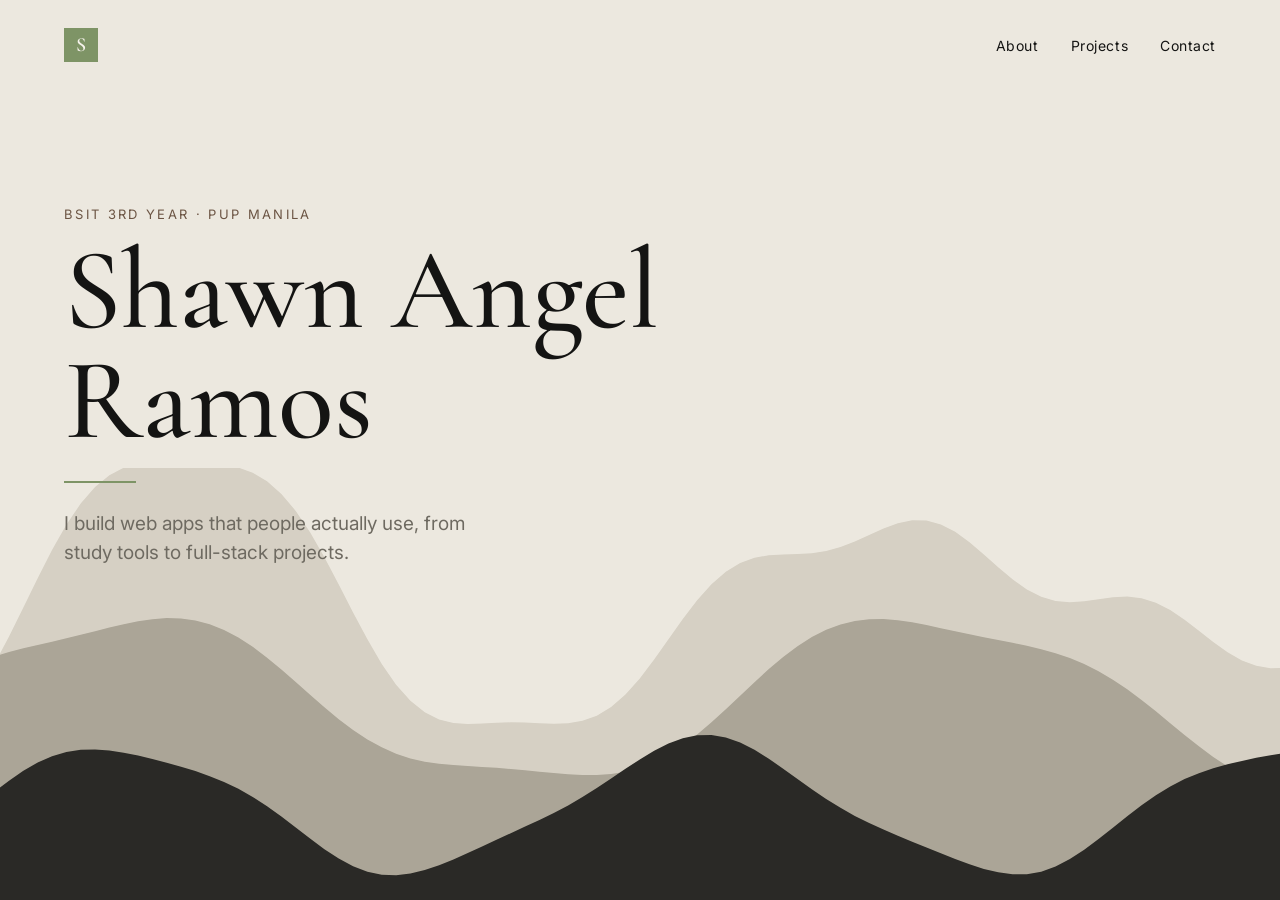
==== index.html @ 67fca870 "Add main page with ink-wash mountain ridges Paper and ink palette with matcha and coffee accents, a " ====
<!doctype html>
<html lang="en">
<head>
  <meta charset="utf-8">
  <meta name="viewport" content="width=device-width, initial-scale=1">
  <title>Shawn Angel Ramos</title>
  <link rel="preconnect" href="https://fonts.googleapis.com">
  <link rel="preconnect" href="https://fonts.gstatic.com" crossorigin>
  <link href="https://fonts.googleapis.com/css2?family=Cormorant+Garamond:wght@500;600&family=Inter:wght@400;500&display=swap" rel="stylesheet">
  <link rel="stylesheet" href="style.css">
</head>
<body>
  <main id="home">
    <nav class="nav">
      <span class="mark" aria-label="Shawn Angel Ramos">S</span>
      <ul>
        <li><a href="#about">About</a></li>
        <li><a href="#projects">Projects</a></li>
        <li><a href="#contact">Contact</a></li>
      </ul>
    </nav>

    <section class="hero">
      <p class="eyebrow reveal">BSIT 3rd year · PUP Manila</p>
      <h1 class="reveal">Shawn Angel<br>Ramos</h1>
      <div class="rule reveal"></div>
      <p class="lead reveal">I build web apps that people actually use, from study tools to full-stack projects.</p>    </section>

    <div class="ridges" aria-hidden="true"></div>
  </main>

  <script src="script.js"></script>
</body>
</html>
---- style.css ----
/* Ink and paper, with matcha and coffee kept to small accents */
:root {
  --ink: #141413;
  --ink-2: #2a2926;
  --paper: #ece8df;
  --paper-2: #f6f3ec;
  --mute: #6e6a61;
  --matcha: #7e9466;
  --coffee: #6b5443;
  --line: #cfc9bc;
}

* { box-sizing: border-box; margin: 0; }
html, body { height: 100%; }
body {
  background: var(--paper);
  color: var(--ink);
  font-family: Inter, system-ui, sans-serif;
  overflow-x: hidden;
}

/* Main page */
#home {
  position: relative;
  min-height: 100vh;
  display: grid;
  grid-template-rows: auto 1fr;
  overflow: hidden;
}

.nav {
  position: relative;
  z-index: 2;
  display: flex;
  justify-content: space-between;
  align-items: center;
  padding: 28px clamp(20px, 5vw, 64px);
  font-size: 14px;
  letter-spacing: .04em;
}
.mark {
  width: 34px;
  height: 34px;
  display: grid;
  place-items: center;
  background: var(--matcha);
  color: var(--paper-2);
  font-family: "Cormorant Garamond", serif;
  font-weight: 600;
  font-size: 20px;
}
.nav ul { display: flex; gap: clamp(16px, 3vw, 32px); list-style: none; padding: 0; }
.nav a { color: var(--ink); text-decoration: none; }
.nav a:hover, .nav a:focus-visible { color: var(--coffee); }

.hero {
  position: relative;
  z-index: 2;
  align-self: center;
  padding: 0 clamp(20px, 5vw, 64px) 24vh;
}
.eyebrow {
  font-size: 13px;
  letter-spacing: .18em;
  text-transform: uppercase;
  color: var(--coffee);
}
h1 {
  font-family: "Cormorant Garamond", serif;
  font-weight: 500;
  font-size: clamp(52px, 9vw, 128px);
  line-height: .95;
  margin: 14px 0 0;
}
.rule { width: 72px; height: 2px; background: var(--matcha); margin: 26px 0; }
.lead {
  max-width: 36ch;
  color: var(--mute);
  font-size: clamp(16px, 1.6vw, 19px);
  line-height: 1.55;
}

/* Ink-wash ridges, far to near */
.ridges {
  position: absolute;
  inset: auto 0 0 0;
  height: 48vh;
  z-index: 1;
  pointer-events: none;
}
.ridges svg {
  position: absolute;
  bottom: 0;
  left: -6%;
  width: 112%;
  height: 100%;
  animation: drift 26s ease-in-out infinite alternate;
}
.ridges svg:nth-child(2) { animation-duration: 19s; }
.ridges svg:nth-child(3) { animation-duration: 14s; }
@keyframes drift { to { transform: translateX(3%); } }

@media (prefers-reduced-motion: reduce) {
  .ridges svg { animation: none; }
}
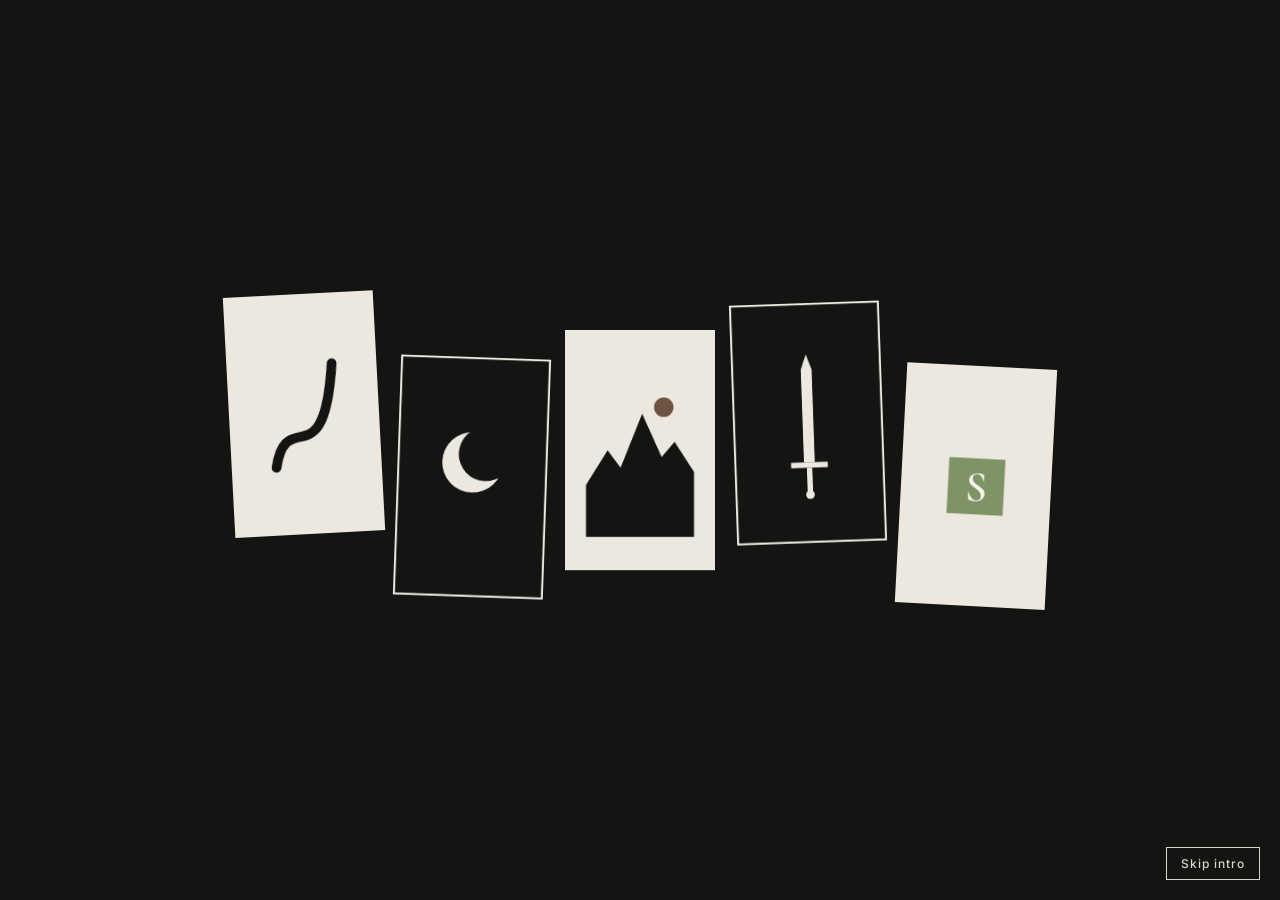
==== commit aea6847c: "Add five-panel pop-in intro Five ink and paper panels pop in on a beat with a flash and a small scre" ====
--- a/index.html
+++ b/index.html
@@ -9,7 +9,30 @@
   <link href="https://fonts.googleapis.com/css2?family=Cormorant+Garamond:wght@500;600&family=Inter:wght@400;500&display=swap" rel="stylesheet">
   <link rel="stylesheet" href="style.css">
 </head>
-<body>
+<body class="intro-on">
+  <!-- Intro: five panels pop in on the beat, then the center one swallows the screen -->
+  <div id="intro" aria-hidden="true">
+    <div class="stage">
+      <div class="panel paper">
+        <svg viewBox="0 0 100 160"><path d="M22 128 C 34 70, 66 142, 78 34" fill="none" stroke="currentColor" stroke-width="9" stroke-linecap="round"/><circle cx="78" cy="34" r="3" fill="currentColor"/></svg>
+      </div>
+      <div class="panel ink">
+        <svg viewBox="0 0 100 160"><circle cx="50" cy="66" r="28" fill="currentColor"/><circle class="cut" cx="62" cy="58" r="25"/></svg>
+      </div>
+      <div class="panel paper">
+        <svg viewBox="0 0 100 160"><circle cx="72" cy="40" r="9" style="fill: var(--coffee)"/><path d="M0 160 V112 L20 80 L32 96 L52 46 L70 86 L82 72 L100 100 V160 Z" fill="currentColor"/></svg>
+      </div>
+      <div class="panel ink">
+        <svg viewBox="0 0 100 160"><path d="M50 16 L55 30 V116 H45 V30 Z" fill="currentColor"/><rect x="33" y="116" width="34" height="5" fill="currentColor"/><rect x="47.5" y="121" width="5" height="22" fill="currentColor"/><circle cx="50" cy="146" r="4" fill="currentColor"/></svg>
+      </div>
+      <div class="panel paper">
+        <svg viewBox="0 0 100 160"><rect x="24" y="54" width="52" height="52" style="fill: var(--matcha)"/><text x="50" y="93" text-anchor="middle" font-family="Cormorant Garamond, serif" font-size="40" font-weight="600" style="fill: var(--paper-2)">S</text></svg>
+      </div>
+    </div>
+    <div class="flash"></div>
+  </div>
+  <button id="skip" type="button">Skip intro</button>
+
   <main id="home">
     <nav class="nav">
       <span class="mark" aria-label="Shawn Angel Ramos">S</span>
@@ -24,7 +47,8 @@
       <p class="eyebrow reveal">BSIT 3rd year · PUP Manila</p>
       <h1 class="reveal">Shawn Angel<br>Ramos</h1>
       <div class="rule reveal"></div>
-      <p class="lead reveal">I build web apps that people actually use, from study tools to full-stack projects.</p>    </section>
+      <p class="lead reveal">I build web apps that people actually use, from study tools to full-stack projects.</p>
+      <button id="replay" class="reveal" type="button">Replay intro</button>    </section>
 
     <div class="ridges" aria-hidden="true"></div>
   </main>
--- a/style.css
+++ b/style.css
@@ -80,6 +80,62 @@
   line-height: 1.55;
 }
 
+#replay {
+  margin-top: 28px;
+  padding: 10px 16px;
+  font: 500 13px Inter, sans-serif;
+  letter-spacing: .06em;
+  color: var(--ink);
+  background: transparent;
+  border: 1px solid var(--ink);
+  cursor: pointer;
+}
+#replay:hover, #replay:focus-visible { background: var(--ink); color: var(--paper); }
+
+/* Intro */
+body.intro-on { overflow: hidden; }
+body:not(.intro-on) #intro, body:not(.intro-on) #skip { display: none; }
+
+#intro {
+  position: fixed;
+  inset: 0;
+  z-index: 20;
+  display: grid;
+  place-items: center;
+  background: var(--ink);
+  overflow: hidden;
+}
+.stage { display: flex; align-items: center; gap: clamp(8px, 1.4vw, 18px); }
+.panel {
+  width: clamp(54px, 14vw, 150px);
+  aspect-ratio: 10 / 16;
+  display: grid;
+  place-items: center;
+  border: 2px solid var(--paper);
+  opacity: 0;
+  will-change: transform, opacity;
+}
+.panel svg { width: 74%; height: auto; overflow: visible; }
+.panel.paper { background: var(--paper); color: var(--ink); }
+.panel.ink { background: var(--ink); color: var(--paper); }
+.panel .cut { fill: var(--ink); }
+.flash { position: absolute; inset: 0; background: var(--paper); opacity: 0; pointer-events: none; }
+
+#skip {
+  position: fixed;
+  right: 20px;
+  bottom: 20px;
+  z-index: 40;
+  padding: 8px 14px;
+  font: 500 12px Inter, sans-serif;
+  letter-spacing: .08em;
+  color: var(--paper);
+  background: transparent;
+  border: 1px solid currentColor;
+  cursor: pointer;
+  mix-blend-mode: difference;
+}
+
 /* Ink-wash ridges, far to near */
 .ridges {
   position: absolute;
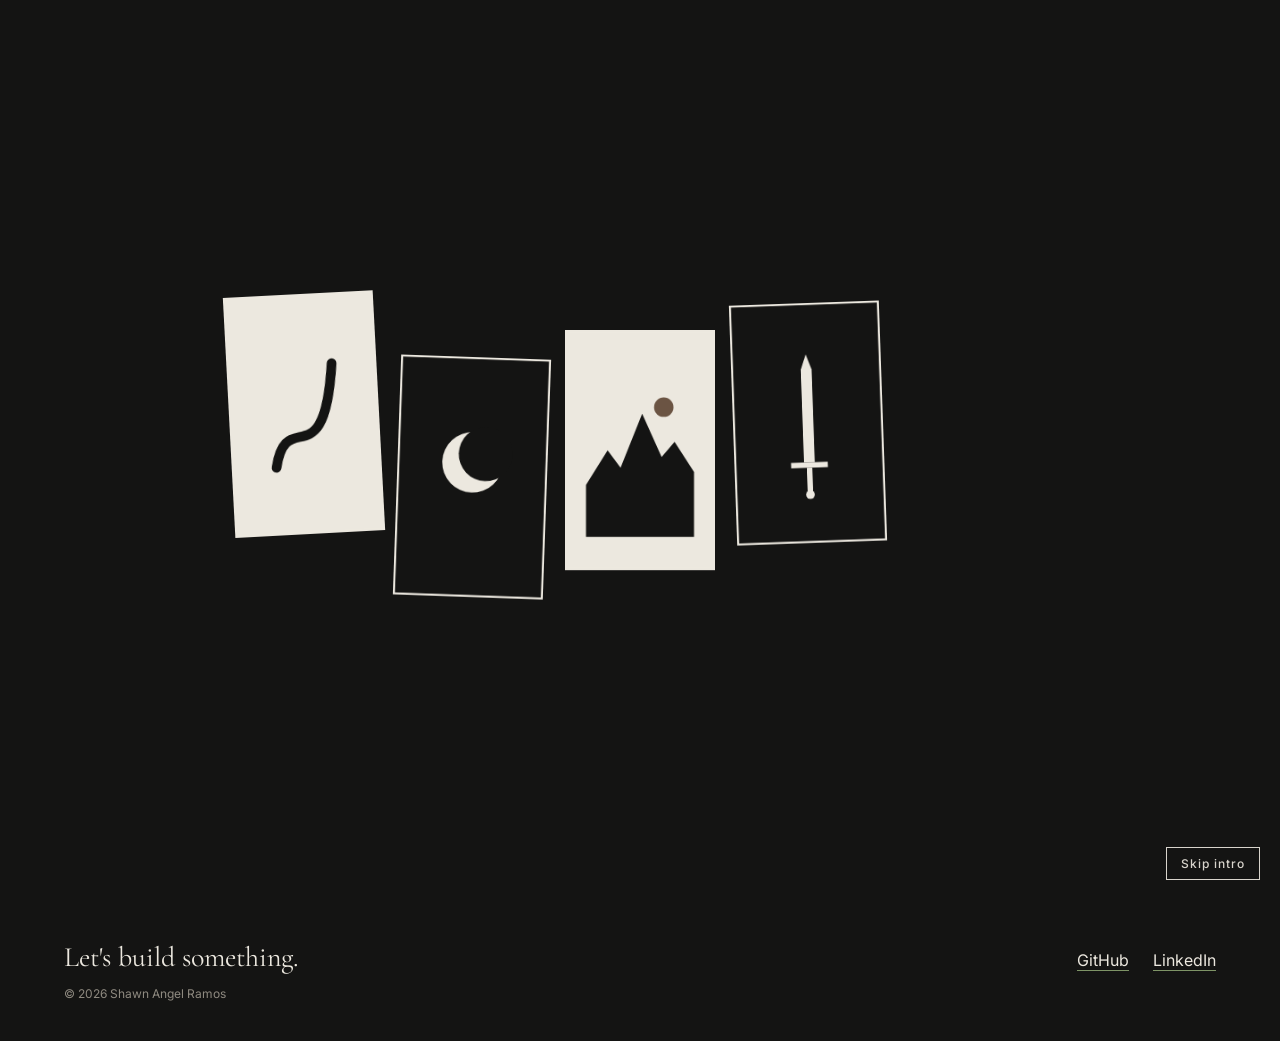
==== commit ba916134: "Add shared nav, footer, page wipe and scroll reveals Moves the mountain helpers into common.js so ev" ====
--- a/index.html
+++ b/index.html
@@ -31,15 +31,20 @@
     </div>
     <div class="flash"></div>
   </div>
+  <!-- Fly-through: ridges rush toward the camera, then fade into the main page -->
+  <div id="fly" aria-hidden="true">
+    <div class="scene"></div>
+    <canvas></canvas>
+  </div>
   <button id="skip" type="button">Skip intro</button>
 
   <main id="home">
     <nav class="nav">
-      <span class="mark" aria-label="Shawn Angel Ramos">S</span>
+      <a class="mark" href="index.html" aria-label="Home">S</a>
       <ul>
-        <li><a href="#about">About</a></li>
-        <li><a href="#projects">Projects</a></li>
-        <li><a href="#contact">Contact</a></li>
+        <li><a href="projects.html">Projects</a></li>
+        <li><a href="about.html">About</a></li>
+        <li><a href="resume.html">Resume</a></li>
       </ul>
     </nav>
 
@@ -53,6 +58,16 @@
     <div class="ridges" aria-hidden="true"></div>
   </main>
 
+  <footer class="foot">
+    <p class="foot-line">Let's build something.</p>
+    <ul>
+      <li><a href="https://github.com/Sramos06" target="_blank" rel="noopener">GitHub</a></li>
+      <li><a href="https://www.linkedin.com/in/sramos006" target="_blank" rel="noopener">LinkedIn</a></li>
+    </ul>
+    <small>© 2026 Shawn Angel Ramos</small>
+  </footer>
+
+  <script src="common.js"></script>
   <script src="script.js"></script>
 </body>
 </html>
--- a/style.css
+++ b/style.css
@@ -49,9 +49,65 @@
   font-weight: 600;
   font-size: 20px;
 }
+a.mark { text-decoration: none; }
 .nav ul { display: flex; gap: clamp(16px, 3vw, 32px); list-style: none; padding: 0; }
-.nav a { color: var(--ink); text-decoration: none; }
-.nav a:hover, .nav a:focus-visible { color: var(--coffee); }
+.nav ul a {
+  position: relative;
+  color: var(--ink);
+  text-decoration: none;
+  padding-bottom: 4px;
+}
+/* A brush-thin matcha line that grows under the hovered or current page */
+.nav ul a::after {
+  content: "";
+  position: absolute;
+  left: 0;
+  bottom: 0;
+  width: 100%;
+  height: 2px;
+  background: var(--matcha);
+  transform: scaleX(0);
+  transform-origin: left;
+  transition: transform .35s cubic-bezier(.2,.7,.2,1);
+}
+.nav ul a:hover::after, .nav ul a:focus-visible::after, .nav ul a[aria-current="page"]::after { transform: scaleX(1); }
+
+/* Footer, shared by every page */
+.foot {
+  position: relative;
+  z-index: 2;
+  display: flex;
+  flex-wrap: wrap;
+  align-items: baseline;
+  gap: 12px 32px;
+  padding: 40px clamp(20px, 5vw, 64px);
+  background: var(--ink);
+  color: var(--paper);
+}
+.foot-line { font-family: "Cormorant Garamond", serif; font-size: 28px; margin-right: auto; }
+.foot ul { display: flex; gap: 24px; list-style: none; padding: 0; }
+.foot a { color: var(--paper); text-decoration: none; border-bottom: 1px solid var(--matcha); }
+.foot a:hover, .foot a:focus-visible { color: var(--matcha); }
+.foot small { width: 100%; color: #8f8a80; font-size: 12px; }
+
+/* Scroll reveal: elements rise in once */
+[data-reveal] { opacity: 0; transform: translateY(24px); transition: opacity .8s, transform .8s cubic-bezier(.2,.7,.2,1); }
+[data-reveal].in { opacity: 1; transform: none; }
+
+/* Ink wipe between pages, with a matcha edge leading it */
+.wipe {
+  position: fixed;
+  inset: 0;
+  z-index: 100;
+  background: var(--ink);
+  box-shadow: 6px 0 0 var(--matcha);
+  transform: translateX(101%);
+  pointer-events: none;
+}
+
+@media (prefers-reduced-motion: reduce) {
+  [data-reveal] { opacity: 1; transform: none; transition: none; }
+}
 
 .hero {
   position: relative;
@@ -120,6 +176,48 @@
 .panel.ink { background: var(--ink); color: var(--paper); }
 .panel .cut { fill: var(--ink); }
 .flash { position: absolute; inset: 0; background: var(--paper); opacity: 0; pointer-events: none; }
+
+/* Fly-through */
+#fly {
+  position: fixed;
+  inset: 0;
+  z-index: 15;
+  display: none;
+  background: var(--paper);
+  overflow: hidden;
+  perspective: 800px;
+  perspective-origin: 50% 42%;
+}
+#fly.on { display: block; }
+#fly .scene { position: absolute; inset: 0; transform-style: preserve-3d; }
+#fly .layer {
+  position: absolute;
+  width: 220vw;
+  bottom: -6vh;
+  height: 62vh;
+  opacity: 0;
+}
+/* Far layers shrink toward the center, so feather the sides and base or their box edges show.
+   The mask sits on the svg because a mask on the 3D-transformed layer stops it rendering. */
+#fly .layer svg {
+  display: block;
+  width: 100%;
+  height: 100%;
+  -webkit-mask-image: linear-gradient(90deg, transparent, #000 22%, #000 78%, transparent), linear-gradient(#000 72%, transparent);
+  -webkit-mask-composite: source-in;
+  mask-image: linear-gradient(90deg, transparent, #000 22%, #000 78%, transparent), linear-gradient(#000 72%, transparent);
+  mask-composite: intersect;
+}
+/* Mist at the base of every ridge, like ink fading into wet paper */
+#fly::after {
+  content: "";
+  position: absolute;
+  inset: auto 0 0 0;
+  height: 38%;
+  background: linear-gradient(transparent, var(--paper) 85%);
+  pointer-events: none;
+}
+#fly canvas { position: absolute; inset: 0; width: 100%; height: 100%; z-index: 1; }
 
 #skip {
   position: fixed;
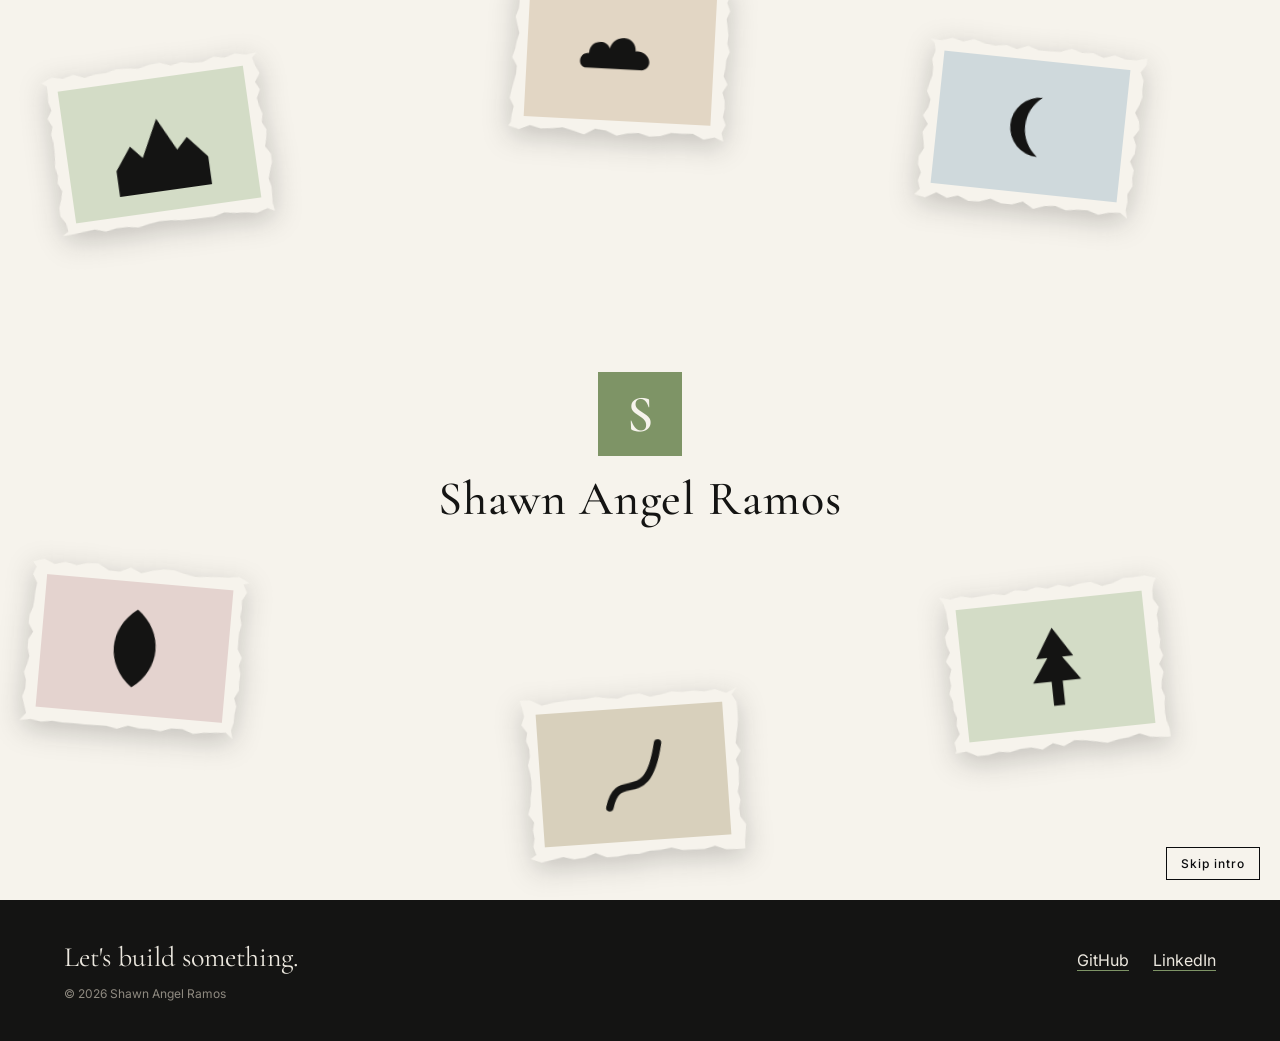
==== commit 01bcd4aa: "Rebuild intro as a collage opener and sliced panorama reveal Act one zooms out from the seal while t" ====
--- a/index.html
+++ b/index.html
@@ -10,24 +10,16 @@
   <link rel="stylesheet" href="style.css">
 </head>
 <body class="intro-on">
-  <!-- Intro: five panels pop in on the beat, then the center one swallows the screen -->
+  <!-- Intro, act 1: torn-paper collage around the seal; act 2: a panorama revealed slice by slice on the beat -->
   <div id="intro" aria-hidden="true">
-    <div class="stage">
-      <div class="panel paper">
-        <svg viewBox="0 0 100 160"><path d="M22 128 C 34 70, 66 142, 78 34" fill="none" stroke="currentColor" stroke-width="9" stroke-linecap="round"/><circle cx="78" cy="34" r="3" fill="currentColor"/></svg>
-      </div>
-      <div class="panel ink">
-        <svg viewBox="0 0 100 160"><circle cx="50" cy="66" r="28" fill="currentColor"/><circle class="cut" cx="62" cy="58" r="25"/></svg>
-      </div>
-      <div class="panel paper">
-        <svg viewBox="0 0 100 160"><circle cx="72" cy="40" r="9" style="fill: var(--coffee)"/><path d="M0 160 V112 L20 80 L32 96 L52 46 L70 86 L82 72 L100 100 V160 Z" fill="currentColor"/></svg>
-      </div>
-      <div class="panel ink">
-        <svg viewBox="0 0 100 160"><path d="M50 16 L55 30 V116 H45 V30 Z" fill="currentColor"/><rect x="33" y="116" width="34" height="5" fill="currentColor"/><rect x="47.5" y="121" width="5" height="22" fill="currentColor"/><circle cx="50" cy="146" r="4" fill="currentColor"/></svg>
-      </div>
-      <div class="panel paper">
-        <svg viewBox="0 0 100 160"><rect x="24" y="54" width="52" height="52" style="fill: var(--matcha)"/><text x="50" y="93" text-anchor="middle" font-family="Cormorant Garamond, serif" font-size="40" font-weight="600" style="fill: var(--paper-2)">S</text></svg>
-      </div>
+    <div class="act collage">
+      <svg class="ribbons back" viewBox="0 0 1600 900" preserveAspectRatio="none"></svg>
+      <div class="title"><span class="seal">S</span><span class="name">Shawn Angel Ramos</span></div>
+      <svg class="ribbons front" viewBox="0 0 1600 900" preserveAspectRatio="none"></svg>
+    </div>
+    <div class="act lineup">
+      <div class="slices"><div class="word"></div></div>
+      <svg class="ribbons loop" viewBox="0 0 1000 600" preserveAspectRatio="none"></svg>
     </div>
     <div class="flash"></div>
   </div>
--- a/style.css
+++ b/style.css
@@ -156,26 +156,78 @@
   position: fixed;
   inset: 0;
   z-index: 20;
+  background: var(--paper-2);
+  overflow: hidden;
+}
+.act { position: absolute; inset: 0; display: grid; place-items: center; }
+.lineup { visibility: hidden; }
+.ribbons { position: absolute; inset: 0; width: 100%; height: 100%; pointer-events: none; overflow: visible; }
+.ribbons path { fill: none; stroke-linecap: round; }
+.ribbons.back { z-index: 1; }
+.ribbons.front { z-index: 4; }
+.ribbons.loop { z-index: 5; }
+
+/* Act 1: the seal and name, framed by torn-paper cutouts */
+.title { position: relative; z-index: 3; display: grid; justify-items: center; gap: 14px; }
+.title .seal {
+  width: 84px;
+  height: 84px;
   display: grid;
   place-items: center;
-  background: var(--ink);
+  background: var(--matcha);
+  color: var(--paper-2);
+  font: 600 52px "Cormorant Garamond", serif;
+}
+.title .name { font: 500 clamp(28px, 4vw, 48px) "Cormorant Garamond", serif; letter-spacing: .02em; }
+
+/* clip-path would also clip a box-shadow, so the shadow is a filter on the wrapper */
+.cut {
+  position: absolute;
+  z-index: 2;
+  width: clamp(110px, 17vw, 230px);
+  aspect-ratio: 4 / 3;
+  filter: drop-shadow(0 8px 14px rgba(20, 20, 19, .22));
+  opacity: 0;
+}
+.cut .paper { width: 100%; height: 100%; padding: 7%; background: var(--paper-2); }
+.cut .art { width: 100%; height: 100%; display: grid; place-items: center; background: var(--tint); color: var(--ink); }
+.cut .art svg { width: 52%; height: 70%; }
+
+/* Act 2: five slices of one panorama, each on its own tinted backdrop */
+.slices { position: relative; display: flex; }
+.slice {
+  position: relative;
+  width: clamp(58px, 15vw, 170px);
+  height: min(62vh, 430px);
   overflow: hidden;
-}
-.stage { display: flex; align-items: center; gap: clamp(8px, 1.4vw, 18px); }
-.panel {
-  width: clamp(54px, 14vw, 150px);
-  aspect-ratio: 10 / 16;
-  display: grid;
-  place-items: center;
-  border: 2px solid var(--paper);
+  background: var(--tint);
   opacity: 0;
-  will-change: transform, opacity;
-}
-.panel svg { width: 74%; height: auto; overflow: visible; }
-.panel.paper { background: var(--paper); color: var(--ink); }
-.panel.ink { background: var(--ink); color: var(--paper); }
-.panel .cut { fill: var(--ink); }
-.flash { position: absolute; inset: 0; background: var(--paper); opacity: 0; pointer-events: none; }
+}
+.slice::after { content: ""; position: absolute; top: 0; right: 0; bottom: 0; width: 3px; background: var(--paper-2); }
+.slice:last-of-type::after { display: none; }
+.slice.mid { z-index: 2; box-shadow: 0 14px 30px rgba(20, 20, 19, .25); }
+.slice .pano { position: absolute; bottom: 0; left: calc(var(--i) * -100%); width: 500%; height: 52%; }
+.slice .pano svg { position: absolute; inset: 0; width: 100%; height: 100%; }
+.slice .sym { position: absolute; top: 12%; left: 27%; width: 46%; color: var(--paper-2); }
+.slice .petals { position: absolute; inset: -20% 0 0; width: 100%; height: 120%; animation: petals 6s linear infinite; }
+@keyframes petals { to { transform: translateY(16%); } }
+
+/* The vertical word that gets pushed right as each slice lands */
+.word {
+  position: absolute;
+  top: 0;
+  height: 100%;
+  display: flex;
+  flex-direction: column;
+  justify-content: space-between;
+  padding-left: 14px;
+  font: 600 var(--fs, 32px) / 1 "Cormorant Garamond", serif;
+  color: var(--ink);
+  transition: left .18s cubic-bezier(.2,.7,.2,1);
+}
+.word span { display: block; }
+
+.flash { position: absolute; inset: 0; z-index: 10; background: var(--paper-2); opacity: 0; pointer-events: none; }
 
 /* Fly-through */
 #fly {
